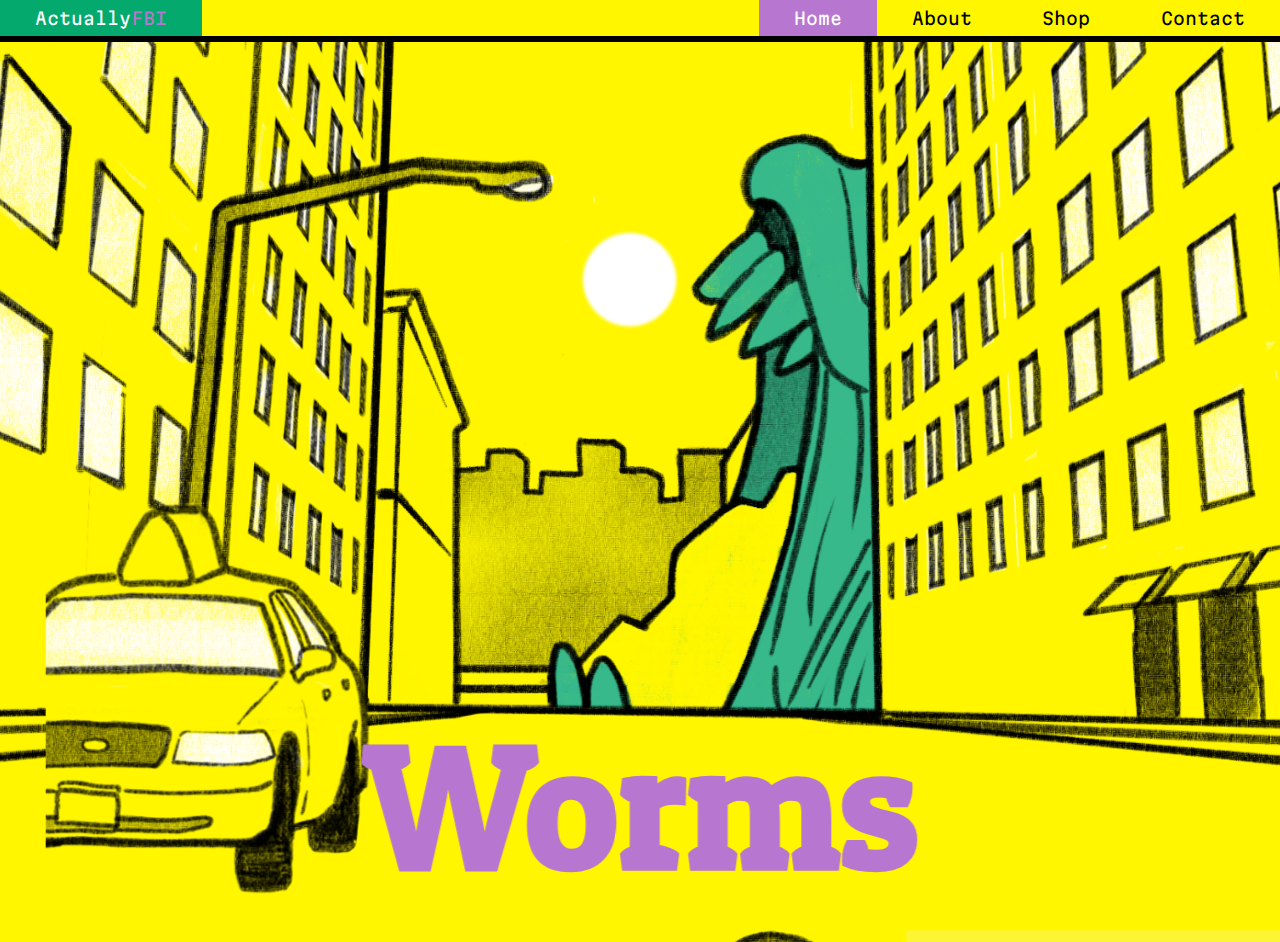
==== index.html @ b8d32f15 "work" ====
<!DOCTYPE html>
<html lang="en">
<head>
  <meta charset="UTF-8" />
  <meta http-equiv="X-UA-Compatible" content="IE=edge" />
  <meta name="viewport" content="width=device-width, initial-scale=1.0" />
  <title>Worms</title>
  <link rel="stylesheet" href="styles.css" /> 
  <link href="https://fonts.googleapis.com/css?family=Barrio:regular" rel="stylesheet" />
  <link href="https://fonts.googleapis.com/css?family=Space+Grotesk:300,regular,500,600,700" rel="stylesheet" />
  <link href="https://fonts.googleapis.com/css?family=Patua+One:regular" rel="stylesheet" />
</head>
<body>
  <div class="topnav">
    <a href="https://www.instagram.com/jellosaurus/?hl=en" target="_blank" class="logo">Actually<span class="fbi">FBI</span></a>
    <a href="#contact">Contact</a>
    <a href="#shop">Shop</a>
    <a href="about.html">About</a>
    <a class="active" href="#home">Home</a>
  </div>
  <div class="wrapper">
    <header>
      <h1 class="title">Worms</h1>
      <img src="img/001.png" class="background--1">
      <img src="img/002.png" class="background--2">
      <img src="img/003.png" class="background--3">
      <img src="img/worm.png" class="worm">
      <img src="img/004.png" class="background--4">
      <img src="img/005.png" class="background--5">
      <img src="img/006.png" class="background--6">
    </br>
    </header>
    <section>
      <h2>Chapter 1</br><div class="break"></div><span class="smaller">Nowhere to run,</br>Nowhere to hide.</span></h2>
        <p>There had been minor tremors for a couple of weeks before the worms attacked, but tragically they were too minor, if anything. You could barely feel them at surface level, and only if you were basically right on top of the epicenter, so the warnings were essentially ignored. Nobody was even particularly interested in this new development, even the seismologists who discovered and were monitoring the tremors weren't that worried by them yet, it just didn't seem like that big a deal. Some people didn't even really feel the tremors up until a day or two before the worms breached, and even then they weren't very strong tremors at that point. So there was no response, no plan of action, no panic, and therefore obviously no evacuations. Giant worms effectively crept up on New York from underneath while simultaneously announcing their arrival the whole time. They ambushed New York, loudly, and literally nobody saw it coming. But who could blame them? It's not every day an army of worms a hundred times their normal size attack your city, it's probably fair enough that no one was prepared for this particular unprecedented hypothetical situation that would <em>definitely never happen.</em> 
        </br>It was a little after 5 in the morning on a rainy Sunday when the worms attacked. New York never sleeps but most new yorkers had been enjoying their weekend, and many were sleeping off a late night of drinking and bad choices. The deepest sleepers might even have slept right through the earthquakes that shook the city as the worms made their grand entrance, but the majority would have been rudely awoken, hangover or not. What faced them upon awakening was a nightmare so bad I imagine many were convinced they were still asleep and dreaming. Giant worms began to emerged through holes in the ground. They didn't move with amazing speed when they were tunnelling, but on the surface they were a different beast. They were essentially a noodle of pure muscle with a big mouth full of indestructable teeth, they presumedly came from the belly of the earth, you know - <em>where lava lives</em>, and by all accounts appeared to be completely indestructable. Each one that emerged seemed to be bigger than the last as what must have been hundreds of giant worms ate their way out into the morning rainfall. 
        </br>Some of them came up directly beneath skyscrapers, tunneling their way through the core. Concrete or reinforced steel, it didn't matter, these 'permanent' structures offered little resistance as the monsters methodically devoured whatever was in their way. It wasn't long at all before buildings began to fall around New York as their structural integrity was quite literally undermined. The roads very quickly became blocked with wrecked vehicles and fallen buildings, and nevermind the rampaging beasts, the holes they left behind made getting anywhere a very difficult task. Many people fled to the very tops of buildings, hoping the one they were in wasnt targetted, and perhaps they would be rescued. Most took to the streets and tried to get away from the immediate danger they were in, only to stampede directly into another even more deadlier situation. Some escaped on boats, and some made it across a bridge to safety, but those avenues disappeared very quickly and most New Yorkers found themselves completely trapped with nowhere to go. 
        </p>
      </section>
      <section>
      <img src="img/car on side.png" class="car">
  </section>
      <section>
      <div>
        <p>It was carnage.</br></br></br></br></p>
      </div>
    </section>
    <section>
      <p></p>
    </section>
    <footer><p>2022</p></footer>
  </div>
</body>
</html>
---- styles.css ----
@import url('https://fonts.googleapis.com/css2?family=Rubik+Spray+Paint&display=swap');
@import url('https://fonts.googleapis.com/css2?family=Martian+Mono:wght@100;400;800&family=Rubik+80s+Fade&family=Rubik+Vinyl&display=swap');

body {
  margin: 0;
  background-color:rgb(255, 246, 0);
  overflow: hidden;
}

.topnav {
  overflow: hidden;
  border-bottom: 0.4rem black solid;
}

.topnav h3 {
    margin: 0;
    padding: 0;
    color: rgb(255, 246, 0);
}

.topnav .logo {
  float: left;
  color: black;
}

.fbi {
  color:rgb(183, 119, 208);
}

.topnav a {
  font-family: 'Martian Mono', monospace;
  float: right;
  color: black;
  text-align: center;
  padding: 0.5rem 2.2rem;
  text-decoration: none;
  font-size: 17px;
}

.topnav a:hover {
  background-color:#04AA6D;
  color: white;
}

.topnav a.active {
  background-color: rgb(183, 119, 208);
  color: white;
}

.wrapper {
  height: 100vh;
  overflow-y: auto;
  overflow-x: hidden;
  perspective: 10px;
}

header {
  position: relative;
  display: flex;
  justify-content: center;
  align-items: center;
  height: 100%;
  transform-style: preserve-3d;
  z-index: -1;
}

.title {
  padding-top: 460px;
  transform: translateZ(-1px) scale(1.5);
  text-align: center;
  font-size: 8em;
  color: rgb(183, 119, 208);
  font-family: "Patua One";
}

.background--1 {
  padding-top: 200px;
  transform: translateZ(-15px) scale(2);
}

.background--2 {
  transform: translateZ(-10px) scale(2);
}

.background--3 {
  transform: translateZ(-5px) scale(1.5);
}

.worm {
  transform: translateZ(-4.9px) scale(1.5);
}

.background--4 {
  transform: translateZ(-4.7px) scale(1.5);
}

.background--5 {
  transform: translateZ(-4px) scale(1.3);
}

.background--6 {
  transform: translateZ(-4px) scale(1.5);
  padding-top: 1000px;
}

.background--1, .background--2, .background--3, .background--4, .background--5, .background--6, .worm {
  position: absolute;
  height: 100%;
  width: 100%;
  object-fit: cover;
  z-index: -1;
}

.bg1 {
  transform: translateZ(-17px) scale(3.1);
  padding-right: 40px;
  padding-top: 200px;
}

.bg2 {
  transform: translateZ(-6px) scale(0.5);
  padding-bottom: 200px;
  padding-left: 500px;
}

.bg3 {
  transform: translateZ(-6px) scale(.5);
  padding-top: 900px;
}

.bg4 {
  transform: translateZ(-5px) scale(.5);
  padding-bottom: 900px;
}

.bg5 {
  transform: translateZ(-6px) scale(.5);
  padding-bottom: 2200px;
}

.bg6 {
  transform: translateZ(-3px) scale(.8);
  padding-bottom: 300px;
}

.bg7 {
  transform: translateZ(-2.5px) scale(1.5);
  padding-left: 620px;
}

.bg8 {
  transform: translateZ(-2px) scale(1.3);
  padding-top: 1000px;
  padding-right: 70px;
}

.bg1, .bg2, .bg3, .bg4, .bg5, .bg6, .bg7, .bg8 {
  position: absolute;
  height: 100%;
  width: 100%;
  object-fit: contain;
  z-index: -1;
}

section {
  padding-top: 5rem;
  padding-left: 2rem;
  padding-right: 2rem;
  padding-bottom: 0;
  color: rgb(0, 0, 0);
  margin: 0;
}

p, h2 {
  font-family: "Patua One";
  padding-top: 15rem;
}

p {
  font-size: 2rem;
}

h2 {
  font-size: 7rem;
  color: rgb(183, 119, 208);
}

.break {
  padding-top: 150px;
}

.smaller {
  font-size: 4rem;
  color:#04AA6D;
}

.car {
  height: auto;
  max-width: 100%;
  float: right;
  margin: 10px;
  padding: 10px;
}

.some--text {
  padding-top: 400px;
  text-align: center;
  padding-bottom: 0;
}

footer {
  border-top: 0.3rem solid black;
  background-color: #04AA6D;
  color:rgb(255, 246, 0);
  text-align: center;
  padding: 2rem;
}
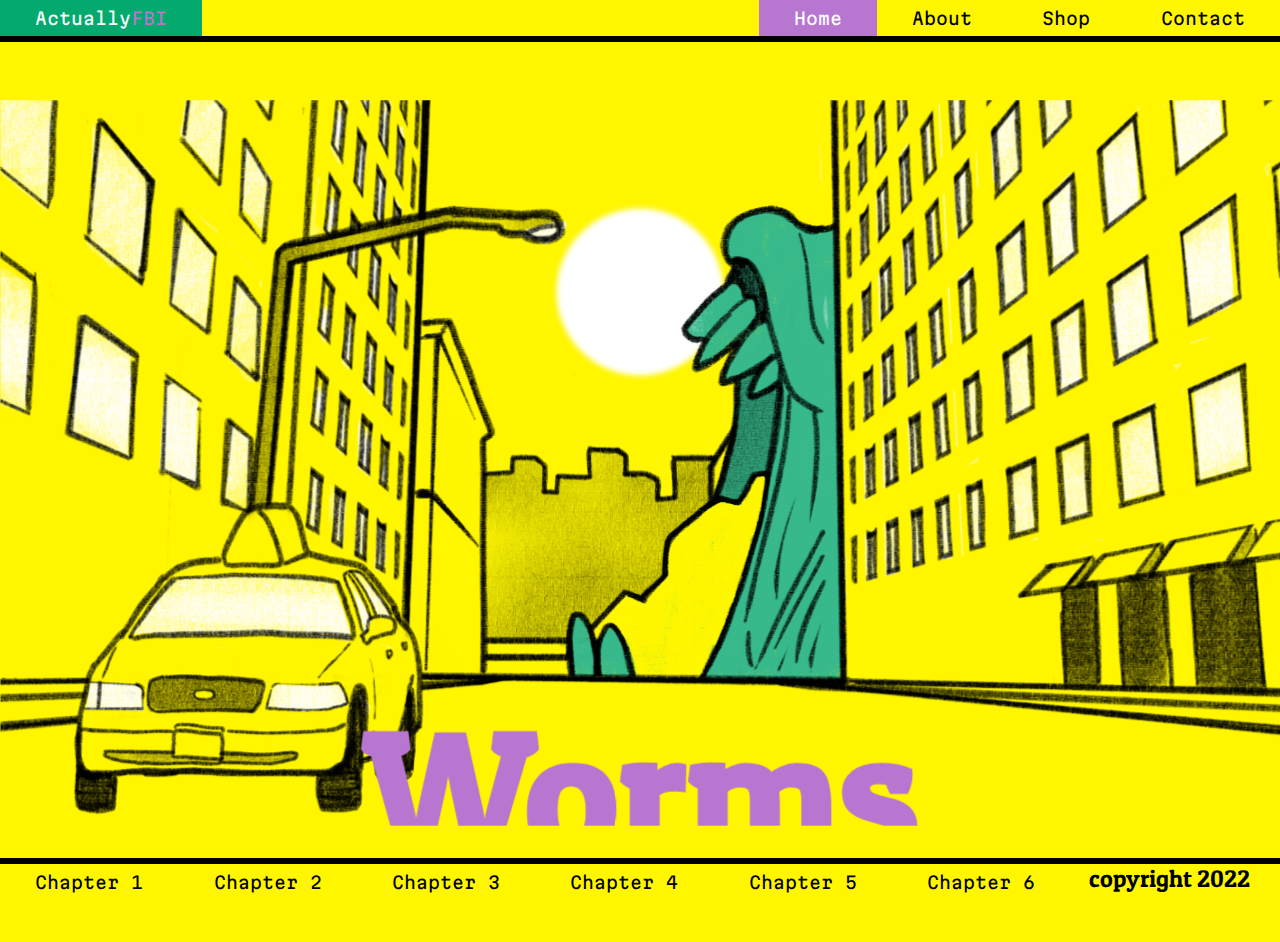
==== commit 1ba90347: "3.8" ====
--- a/index.html
+++ b/index.html
@@ -13,10 +13,19 @@
 <body>
   <div class="topnav">
     <a href="https://www.instagram.com/jellosaurus/?hl=en" target="_blank" class="logo">Actually<span class="fbi">FBI</span></a>
-    <a href="#contact">Contact</a>
-    <a href="#shop">Shop</a>
+    <a href="contact.html">Contact</a>
+    <a href="shop.html">Shop</a>
     <a href="about.html">About</a>
-    <a class="active" href="#home">Home</a>
+    <a class="active" href="index.html">Home</a>
+  </div>
+  <div class="bottomnav">
+    <a href="">Chapter 1</a>
+    <a href="">Chapter 2</a>
+    <a href="">Chapter 3</a>
+    <a href="">Chapter 4</a>
+    <a href="">Chapter 5</a>
+    <a href="">Chapter 6</a>
+    <p>copyright 2022</p>
   </div>
   <div class="wrapper">
     <header>
@@ -32,9 +41,9 @@
     </header>
     <section>
       <h2>Chapter 1</br><div class="break"></div><span class="smaller">Nowhere to run,</br>Nowhere to hide.</span></h2>
-        <p>There had been minor tremors for a couple of weeks before the worms attacked, but tragically they were too minor, if anything. You could barely feel them at surface level, and only if you were basically right on top of the epicenter, so the warnings were essentially ignored. Nobody was even particularly interested in this new development, even the seismologists who discovered and were monitoring the tremors weren't that worried by them yet, it just didn't seem like that big a deal. Some people didn't even really feel the tremors up until a day or two before the worms breached, and even then they weren't very strong tremors at that point. So there was no response, no plan of action, no panic, and therefore obviously no evacuations. Giant worms effectively crept up on New York from underneath while simultaneously announcing their arrival the whole time. They ambushed New York, loudly, and literally nobody saw it coming. But who could blame them? It's not every day an army of worms a hundred times their normal size attack your city, it's probably fair enough that no one was prepared for this particular unprecedented hypothetical situation that would <em>definitely never happen.</em> 
-        </br>It was a little after 5 in the morning on a rainy Sunday when the worms attacked. New York never sleeps but most new yorkers had been enjoying their weekend, and many were sleeping off a late night of drinking and bad choices. The deepest sleepers might even have slept right through the earthquakes that shook the city as the worms made their grand entrance, but the majority would have been rudely awoken, hangover or not. What faced them upon awakening was a nightmare so bad I imagine many were convinced they were still asleep and dreaming. Giant worms began to emerged through holes in the ground. They didn't move with amazing speed when they were tunnelling, but on the surface they were a different beast. They were essentially a noodle of pure muscle with a big mouth full of indestructable teeth, they presumedly came from the belly of the earth, you know - <em>where lava lives</em>, and by all accounts appeared to be completely indestructable. Each one that emerged seemed to be bigger than the last as what must have been hundreds of giant worms ate their way out into the morning rainfall. 
-        </br>Some of them came up directly beneath skyscrapers, tunneling their way through the core. Concrete or reinforced steel, it didn't matter, these 'permanent' structures offered little resistance as the monsters methodically devoured whatever was in their way. It wasn't long at all before buildings began to fall around New York as their structural integrity was quite literally undermined. The roads very quickly became blocked with wrecked vehicles and fallen buildings, and nevermind the rampaging beasts, the holes they left behind made getting anywhere a very difficult task. Many people fled to the very tops of buildings, hoping the one they were in wasnt targetted, and perhaps they would be rescued. Most took to the streets and tried to get away from the immediate danger they were in, only to stampede directly into another even more deadlier situation. Some escaped on boats, and some made it across a bridge to safety, but those avenues disappeared very quickly and most New Yorkers found themselves completely trapped with nowhere to go. 
+        <p>There had been a series of sporadioc minor tremors for a couple of weeks before the worms attacked, but tragically they weren't adequate warning of the carnage steadily squirming its way towards them from deep beneath their feet. You could barely feel them at surface level, and only if you were basically right on top of the epicenter, so they were essentially ignored. Nobody was even particularly interested in this new development, even the seismologists who discovered and were monitoring the tremors weren't that worried by them yet, it just didn't seem like that big a deal. Some people didn't even really feel the tremors up until a day or two before the worms breached, and even then they weren't very strong tremors at that point. So there was no response, no plan of action, no panic, and therefore obviously no evacuations. Giant worms effectively crept up on New York from underneath while simultaneously announcing their arrival the whole time, and the city was full to the brim. By all accounts the worms ambushed New York, loudly, and literally nobody saw it coming. Not even crazy conspiracy nuts on the internet, who believe just about anything it seems, had any theories about giant worms eating New York. But who could blame them? It's not every day an army of worms a hundred times their normal size attack your city, it's probably fair enough that no one was prepared for this particular unprecedented hypothetical situation that would <em>definitely never happen.</em></br> 
+        </br>It was a little after 5 in the morning on a rainy Sunday when the worms attacked. New York may historically never sleep but most new yorkers had been throroughly enjoying their weekend, and many were sleeping off a late night of drinking and/or bad choices. The deepest sleepers might even have stayed that way right through the earthquakes that shook the city as the worms made their grand entrance, but the majority would have been rudely awoken, hangover or not. What faced you upon awakening was a nightmare and you would be forgiven if you were convinced you were still asleep and dreaming as huge worms began to break out into the streets through holes in the ground. They didn't move with amazing speed when they were tunnelling, as they were injesting and throwing around large amounts of material, but on the surface they were a different beast. The worms were essentially a noodle of pure muscle, and at one end there was a big mouth full of menacing-looking teeth. They presumedly came from the belly of the earth, you know - <em>where lava lives</em>, and by all accounts appeared to be completely indestructable. And they were hungry. These were worms with motivation and purpose. They weren't popping up to cheerily say 'ello ello whats all this then' - they were kicking down your front door and eating all your things saying 'oh sorry did i also eat you, your family and all your neighbours? ..oops!' These worms meant business, each one that emerged seemed to be bigger than the last, and in some places there were so many it was hard to tell where one ended and the next started. There was just a writhing mass of twisting, thrashing destruction. Like a series of living tornados working their way through the boroughs. New York city was awake, and fully awake now as a ferocious horde of spagetti ate its way out into the grey morning rainfall.</br>
+        </br>A lot of worms came up in the streets but many of the worms came up directly beneath skyscrapers, tunneling their way through the core. Concrete or reinforced steel, it didn't matter, these 'permanent' structures offered little resistance as the monsters methodically devoured whatever was in their way. It wasn't long at all before buildings began to fall around New York as their structural integrity was quite literally undermined. The roads very quickly became blocked with wrecked vehicles and fallen buildings, nevermind the rampaging beasts or the holes they left behind, which made getting anywhere a very difficult task. Many people fled to the very tops of buildings, hoping the one they were in wasnt targetted, and perhaps they would be rescued. Most took to the streets and tried to get away from the immediate danger they were in, only to stampede directly into another even more deadlier situation. Some lucky people escaped on boats, and some made it across a bridge to safety, but those avenues disappeared very quickly and most New Yorkers found themselves completely trapped with nowhere to go, surrounded by killing machines that for some reason appeared to be a scaled up version of your common earthworm on steroids! 
         </p>
       </section>
       <section>
@@ -42,13 +51,15 @@
   </section>
       <section>
       <div>
-        <p>It was carnage.</br></br></br></br></p>
+        <p>It was carnage.</p>
       </div>
     </section>
     <section>
       <p></p>
     </section>
-    <footer><p>2022</p></footer>
+    <section>
+      <p></p>
+    </section>
   </div>
 </body>
-</html>+</html>
--- a/styles.css
+++ b/styles.css
@@ -1,5 +1,10 @@
 @import url('https://fonts.googleapis.com/css2?family=Rubik+Spray+Paint&display=swap');
 @import url('https://fonts.googleapis.com/css2?family=Martian+Mono:wght@100;400;800&family=Rubik+80s+Fade&family=Rubik+Vinyl&display=swap');
+
+* {
+  margin: 0;
+  padding: 0;
+}
 
 body {
   margin: 0;
@@ -10,6 +15,16 @@
 .topnav {
   overflow: hidden;
   border-bottom: 0.4rem black solid;
+}
+
+.bottomnav {
+  overflow: hidden;
+  border-top: 0.4rem black solid;
+  z-index: 100;
+  position: fixed;
+  bottom: 0;
+  width: 100%;
+  background-color: rgb(255, 246, 0);
 }
 
 .topnav h3 {
@@ -18,6 +33,16 @@
     color: rgb(255, 246, 0);
 }
 
+.bottomnav p {
+  margin: 0;
+  padding: 0;
+  padding-right: 30px;
+  color: rgb(255, 246, 0);
+  float: right;
+  color: black;
+  font-size: 1.5rem;
+}
+
 .topnav .logo {
   float: left;
   color: black;
@@ -37,11 +62,30 @@
   font-size: 17px;
 }
 
+.bottomnav a {
+  font-family: 'Martian Mono', monospace;
+  float: left;
+  color: black;
+  text-align: center;
+  padding: 0.5rem 2.2rem;
+  text-decoration: none;
+  font-size: 17px;
+}
+
+.bottomnav a:hover {
+  background-color:#04AA6D;
+  color: white;
+}
+
 .topnav a:hover {
   background-color:#04AA6D;
   color: white;
 }
 
+.bottomnav a.active {
+  background-color: rgb(183, 119, 208);
+  color: white;
+}
 .topnav a.active {
   background-color: rgb(183, 119, 208);
   color: white;
@@ -65,7 +109,7 @@
 }
 
 .title {
-  padding-top: 460px;
+  padding-top: 440px;
   transform: translateZ(-1px) scale(1.5);
   text-align: center;
   font-size: 8em;
@@ -74,16 +118,16 @@
 }
 
 .background--1 {
-  padding-top: 200px;
-  transform: translateZ(-15px) scale(2);
+  padding-bottom: 2000px;
+  transform: translateZ(-15px) scale(.5);
 }
 
 .background--2 {
-  transform: translateZ(-10px) scale(2);
+  transform: translateZ(-10px) scale(2.1);
 }
 
 .background--3 {
-  transform: translateZ(-5px) scale(1.5);
+  transform: translateZ(-5px) scale(1.6);
 }
 
 .worm {
@@ -91,7 +135,7 @@
 }
 
 .background--4 {
-  transform: translateZ(-4.7px) scale(1.5);
+  transform: translateZ(-4.7px) scale(1.6);
 }
 
 .background--5 {
@@ -107,30 +151,31 @@
   position: absolute;
   height: 100%;
   width: 100%;
-  object-fit: cover;
+  object-fit: contain;
   z-index: -1;
 }
 
 .bg1 {
-  transform: translateZ(-17px) scale(3.1);
-  padding-right: 40px;
-  padding-top: 200px;
+  transform: translateZ(-17px) scale(2.8);
+  padding-right: 10px;
+  padding-top: 50px;
 }
 
 .bg2 {
-  transform: translateZ(-6px) scale(0.5);
+  transform: translateZ(-12px) scale(2.45);
   padding-bottom: 200px;
   padding-left: 500px;
 }
 
 .bg3 {
   transform: translateZ(-6px) scale(.5);
-  padding-top: 900px;
+  padding-top: 1100px;
 }
 
 .bg4 {
-  transform: translateZ(-5px) scale(.5);
-  padding-bottom: 900px;
+  transform: translateZ(-5px) scale(.6);
+  padding-bottom: 450px;
+  padding-right: 300px;
 }
 
 .bg5 {
@@ -139,19 +184,20 @@
 }
 
 .bg6 {
-  transform: translateZ(-3px) scale(.8);
-  padding-bottom: 300px;
+  transform: translateZ(-4px) scale(2);
+  padding-bottom: 200px;
+  padding-left: 100px;
 }
 
 .bg7 {
-  transform: translateZ(-2.5px) scale(1.5);
-  padding-left: 620px;
+  transform: translateZ(-2.5px) scale(1.9);
+  padding-left: 300px;
+  padding-top: 400px;
 }
 
 .bg8 {
-  transform: translateZ(-2px) scale(1.3);
-  padding-top: 1000px;
-  padding-right: 70px;
+  transform: translateZ(-2px) scale(1.5);
+  padding-top: 1160px;
 }
 
 .bg1, .bg2, .bg3, .bg4, .bg5, .bg6, .bg7, .bg8 {
@@ -185,6 +231,12 @@
   color: rgb(183, 119, 208);
 }
 
+h3 {
+  text-align: center;
+  font-size: 3rem;
+  color: rgb(183, 119, 208);
+}
+
 .break {
   padding-top: 150px;
 }
@@ -208,10 +260,23 @@
   padding-bottom: 0;
 }
 
-footer {
-  border-top: 0.3rem solid black;
-  background-color: #04AA6D;
-  color:rgb(255, 246, 0);
-  text-align: center;
-  padding: 2rem;
-}+.container {
+  justify-content: center;
+  text-align: center;
+  width: 100%;
+  height: auto;
+}
+
+.email--button {
+  width: 13%;
+  height: auto;
+  display: block;
+  margin: 50px auto;
+  padding: 0;
+}
+
+.email--text {
+  text-align: center;
+  margin: auto;
+  padding-top: 50px;
+}
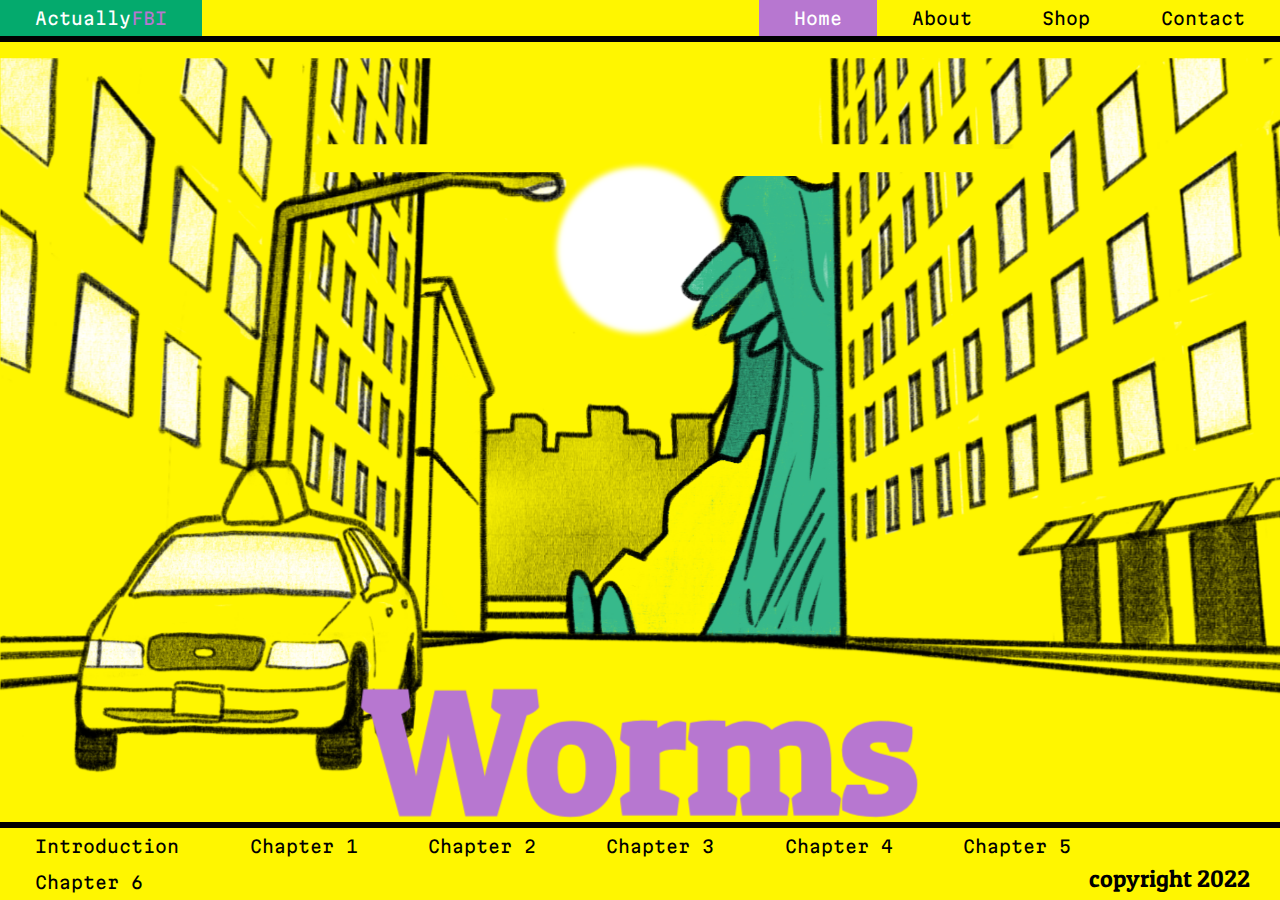
==== commit bce487b9: "3.9" ====
--- a/index.html
+++ b/index.html
@@ -19,12 +19,13 @@
     <a class="active" href="index.html">Home</a>
   </div>
   <div class="bottomnav">
-    <a href="">Chapter 1</a>
-    <a href="">Chapter 2</a>
-    <a href="">Chapter 3</a>
-    <a href="">Chapter 4</a>
-    <a href="">Chapter 5</a>
-    <a href="">Chapter 6</a>
+    <a href="#introduction">Introduction</a>
+    <a href="#chapter1">Chapter 1</a>
+    <a href="#chapter2">Chapter 2</a>
+    <a href="#chapter3">Chapter 3</a>
+    <a href="#chapter4">Chapter 4</a>
+    <a href="#chapter5">Chapter 5</a>
+    <a href="#chapter6">Chapter 6</a>
     <p>copyright 2022</p>
   </div>
   <div class="wrapper">
@@ -40,26 +41,27 @@
     </br>
     </header>
     <section>
-      <h2>Chapter 1</br><div class="break"></div><span class="smaller">Nowhere to run,</br>Nowhere to hide.</span></h2>
+      <h2 id="introduction">Introduction</br><div class="break"></div><span class="smaller">Nowhere to run,</br>Nowhere to hide.</span></h2>
         <p>There had been a series of sporadioc minor tremors for a couple of weeks before the worms attacked, but tragically they weren't adequate warning of the carnage steadily squirming its way towards them from deep beneath their feet. You could barely feel them at surface level, and only if you were basically right on top of the epicenter, so they were essentially ignored. Nobody was even particularly interested in this new development, even the seismologists who discovered and were monitoring the tremors weren't that worried by them yet, it just didn't seem like that big a deal. Some people didn't even really feel the tremors up until a day or two before the worms breached, and even then they weren't very strong tremors at that point. So there was no response, no plan of action, no panic, and therefore obviously no evacuations. Giant worms effectively crept up on New York from underneath while simultaneously announcing their arrival the whole time, and the city was full to the brim. By all accounts the worms ambushed New York, loudly, and literally nobody saw it coming. Not even crazy conspiracy nuts on the internet, who believe just about anything it seems, had any theories about giant worms eating New York. But who could blame them? It's not every day an army of worms a hundred times their normal size attack your city, it's probably fair enough that no one was prepared for this particular unprecedented hypothetical situation that would <em>definitely never happen.</em></br> 
-        </br>It was a little after 5 in the morning on a rainy Sunday when the worms attacked. New York may historically never sleep but most new yorkers had been throroughly enjoying their weekend, and many were sleeping off a late night of drinking and/or bad choices. The deepest sleepers might even have stayed that way right through the earthquakes that shook the city as the worms made their grand entrance, but the majority would have been rudely awoken, hangover or not. What faced you upon awakening was a nightmare and you would be forgiven if you were convinced you were still asleep and dreaming as huge worms began to break out into the streets through holes in the ground. They didn't move with amazing speed when they were tunnelling, as they were injesting and throwing around large amounts of material, but on the surface they were a different beast. The worms were essentially a noodle of pure muscle, and at one end there was a big mouth full of menacing-looking teeth. They presumedly came from the belly of the earth, you know - <em>where lava lives</em>, and by all accounts appeared to be completely indestructable. And they were hungry. These were worms with motivation and purpose. They weren't popping up to cheerily say 'ello ello whats all this then' - they were kicking down your front door and eating all your things saying 'oh sorry did i also eat you, your family and all your neighbours? ..oops!' These worms meant business, each one that emerged seemed to be bigger than the last, and in some places there were so many it was hard to tell where one ended and the next started. There was just a writhing mass of twisting, thrashing destruction. Like a series of living tornados working their way through the boroughs. New York city was awake, and fully awake now as a ferocious horde of spagetti ate its way out into the grey morning rainfall.</br>
-        </br>A lot of worms came up in the streets but many of the worms came up directly beneath skyscrapers, tunneling their way through the core. Concrete or reinforced steel, it didn't matter, these 'permanent' structures offered little resistance as the monsters methodically devoured whatever was in their way. It wasn't long at all before buildings began to fall around New York as their structural integrity was quite literally undermined. The roads very quickly became blocked with wrecked vehicles and fallen buildings, nevermind the rampaging beasts or the holes they left behind, which made getting anywhere a very difficult task. Many people fled to the very tops of buildings, hoping the one they were in wasnt targetted, and perhaps they would be rescued. Most took to the streets and tried to get away from the immediate danger they were in, only to stampede directly into another even more deadlier situation. Some lucky people escaped on boats, and some made it across a bridge to safety, but those avenues disappeared very quickly and most New Yorkers found themselves completely trapped with nowhere to go, surrounded by killing machines that for some reason appeared to be a scaled up version of your common earthworm on steroids! 
+        </br>It was a little after 5 in the morning on a rainy Sunday when the worms attacked like the shittest alarm clock you didn't even set. New York may historically never sleep but most new yorkers had been throroughly enjoying their weekend, and many were sleeping off a late night of drinking and/or bad choices. The deepest sleepers might even have stayed that way right through the earthquakes that shook the city as the worms made their grand entrance, but the majority would have been rudely awoken, hangover or not. What faced you upon awakening was a nightmare and you would be forgiven if you were convinced you were still asleep and dreaming as huge worms began to break out into the streets through holes in the ground. They didn't move with amazing speed when they were tunnelling, as they were injesting and throwing around large amounts of material, but on the surface they were a different beast. The worms were essentially a noodle of pure muscle, and at one end there was a big mouth full of menacing-looking teeth. They presumedly came from the belly of the earth, you know - <em>where lava lives</em>, and by all accounts appeared to be completely indestructable. And they were hungry. These were worms with motivation and purpose. They weren't popping up to cheerily say 'ello ello whats all this then' - they were kicking down your front door and eating all your things saying 'oh sorry did i also eat you, your family and all your neighbours? ..oops!' These worms meant business, each one that emerged seemed to be bigger than the last, and in some places there were so many it was hard to tell where one ended and the next started. There was just a writhing mass of twisting, thrashing destruction. Like a series of living tornados working their way through the boroughs. New York city was awake, and fully awake now as a ferocious horde of spagetti ate its way out into the grey morning rainfall.</br>
+        <img src="img/car on side.png" class="car">
+        </br>A lot of worms came up in the streets but many of the worms came up directly beneath skyscrapers, tunneling their way through the cores of the buildings. Concrete or reinforced steel, it didn't matter, these 'permanent' structures offered little resistance as the monsters methodically devoured whatever was in their way.  It couldn't have been 30 minutes before buildings began to fall around New York as their structural integrity was quite literally undermined. People were still coming to terms with what was going on when the apartment buildings they were hiding in began shifting and crumbling beneath their feet. The roads very quickly became blocked with wrecked vehicles and fallen buildings, nevermind the rampaging beasts or the holes they left behind, which made getting anywhere a very difficult task. Some people fled to the very tops of buildings, hoping the one they were in wasnt targetted, but most took to the streets and tried to get away from the immediate danger they were in. Streets already busy with wreckages and rubble were now chocker-block with people. The over-croweded streets were a maze of dead-ends and chokepoints, full now of terrified people at their most primal, untold victims died in crowd crushes and stampedes. If you managed to escape your buidling you would find yourself going from one near-death experience directly into another even more closerer to death experience, and then if you were lucky enough another and another. Some lucky few escaped on boats, but more drowned, and some made it across a bridge to safety. If you were in the Bronx there was a chance you could escape north before things got too bad, but Staten islanders and everyone on Long island found very quickly that they were completely trapped with ferocious killing machines closing in around them, and for some silly reason the very deadly thing that ruined their morning and was threatening their lives appeared to be wiggly wiggly worms.
+      </br>
         </p>
+        <h2 id="chapter1">Chapter 1</br><div class="break"></div><span class="smaller">Placeholder</br></span></h2>
+        <p>Lorem ipsum dolor sit amet consectetur adipisicing elit. Modi, quae neque rerum minus, cupiditate voluptates corporis dolore esse nisi vitae, nulla quidem asperiores delectus perspiciatis id qui optio magni libero saepe numquam mollitia debitis. Accusantium quo rerum quas blanditiis quasi totam velit suscipit, accusamus voluptate, facere obcaecati earum ipsa libero dicta sint odit unde eligendi dolor quis deleniti similique voluptas, illo ab reprehenderit. Delectus ea placeat doloremque! Rem dolor animi optio aperiam ipsa est doloribus eius tempora suscipit molestias. Expedita dolores, blanditiis modi aperiam amet quam ab tenetur libero dignissimos ut deserunt magni inventore explicabo itaque aut esse in omnis est aspernatur temporibus! Minus alias dicta illum a, facere fuga cum impedit dolorem! Ducimus nulla, pariatur fuga at porro dolor eius officiis aliquid cumque perspiciatis inventore recusandae placeat corporis, architecto id sit ipsum doloribus amet! Nemo, vitae. Nihil itaque expedita nobis ea! Similique eum nam ex non molestiae consequatur, eaque soluta, numquam provident veniam iste vel ducimus aperiam, suscipit adipisci a odio officia quasi laudantium. Ipsa, dolores sapiente fugit saepe vel maxime natus repellendus voluptatibus laudantium enim provident nam velit dolorem magni est! Adipisci totam accusamus quod quasi officiis eaque eum temporibus at illo perferendis dicta laborum, iure, rem quae neque voluptas nulla voluptatem impedit unde cupiditate fugit alias doloribus odit aperiam. Dolor natus optio dolorum ab sint harum pariatur consequatur iste necessitatibus eaque assumenda dolore inventore, nemo omnis aspernatur, temporibus, similique iusto nihil molestiae. Dolore, doloribus quibusdam tenetur alias laboriosam iste nisi delectus et nam sunt magnam eaque. Cum nesciunt non dicta officiis repellat, fuga dolorem et architecto deserunt aut commodi numquam amet excepturi? Asperiores vero quo distinctio nulla veritatis eos esse, vitae veniam, laboriosam voluptatem nostrum, tempora fuga officia. Eligendi quod consequatur rem id asperiores, deleniti cum vero neque quos minima beatae exercitationem! Iste quo odit quia maiores, atque eius a eum beatae iure. Ipsum repudiandae voluptatum est repellendus consequatur molestiae, sint aliquid possimus nobis sapiente, culpa non harum asperiores consectetur ab veritatis atque qui quibusdam voluptates numquam eius rem veniam dolor. Velit dignissimos vero earum ut inventore qui iure, nisi maxime nobis odio fugiat magni nesciunt numquam sint animi modi molestiae! Deleniti veritatis, dolores eaque ab dolor, voluptates vitae molestias quidem eligendi, temporibus ea possimus esse ipsam. Quo laborum ratione esse animi? Placeat quaerat officiis, dolore hic assumenda culpa cumque similique molestias sequi officia pariatur accusantium perferendis debitis veniam eos fugiat ad laboriosam quo, necessitatibus atque laborum ipsam maiores! Neque debitis quae dolore repellendus quibusdam, quo obcaecati voluptate nam eum vero omnis illo qui quisquam iure, praesentium quos! Vel error doloremque quo quis iste officiis laborum sunt cum itaque fugiat nostrum nihil, a hic assumenda iusto. Nesciunt perferendis unde harum eos molestias ab doloremque reprehenderit aliquid consequuntur dolor consectetur nostrum ea minus odio expedita, illum pariatur aperiam neque molestiae ipsa, maxime minima laboriosam. Illum recusandae fugiat a aliquam, natus quas totam doloribus quasi exercitationem tempora dolor corporis incidunt non praesentium? Nisi aspernatur earum quia nobis iste ad similique? Nam tempore quia voluptates maiores. Natus consectetur accusantium dolorum?</p>
+        <h2 id="chapter2">Chapter 2</br><div class="break"></div><span class="smaller">Placeholder</br></span></h2>
+        <p>Lorem ipsum dolor sit amet consectetur adipisicing elit. Modi, quae neque rerum minus, cupiditate voluptates corporis dolore esse nisi vitae, nulla quidem asperiores delectus perspiciatis id qui optio magni libero saepe numquam mollitia debitis. Accusantium quo rerum quas blanditiis quasi totam velit suscipit, accusamus voluptate, facere obcaecati earum ipsa libero dicta sint odit unde eligendi dolor quis deleniti similique voluptas, illo ab reprehenderit. Delectus ea placeat doloremque! Rem dolor animi optio aperiam ipsa est doloribus eius tempora suscipit molestias. Expedita dolores, blanditiis modi aperiam amet quam ab tenetur libero dignissimos ut deserunt magni inventore explicabo itaque aut esse in omnis est aspernatur temporibus! Minus alias dicta illum a, facere fuga cum impedit dolorem! Ducimus nulla, pariatur fuga at porro dolor eius officiis aliquid cumque perspiciatis inventore recusandae placeat corporis, architecto id sit ipsum doloribus amet! Nemo, vitae. Nihil itaque expedita nobis ea! Similique eum nam ex non molestiae consequatur, eaque soluta, numquam provident veniam iste vel ducimus aperiam, suscipit adipisci a odio officia quasi laudantium. Ipsa, dolores sapiente fugit saepe vel maxime natus repellendus voluptatibus laudantium enim provident nam velit dolorem magni est! Adipisci totam accusamus quod quasi officiis eaque eum temporibus at illo perferendis dicta laborum, iure, rem quae neque voluptas nulla voluptatem impedit unde cupiditate fugit alias doloribus odit aperiam. Dolor natus optio dolorum ab sint harum pariatur consequatur iste necessitatibus eaque assumenda dolore inventore, nemo omnis aspernatur, temporibus, similique iusto nihil molestiae. Dolore, doloribus quibusdam tenetur alias laboriosam iste nisi delectus et nam sunt magnam eaque. Cum nesciunt non dicta officiis repellat, fuga dolorem et architecto deserunt aut commodi numquam amet excepturi? Asperiores vero quo distinctio nulla veritatis eos esse, vitae veniam, laboriosam voluptatem nostrum, tempora fuga officia. Eligendi quod consequatur rem id asperiores, deleniti cum vero neque quos minima beatae exercitationem! Iste quo odit quia maiores, atque eius a eum beatae iure. Ipsum repudiandae voluptatum est repellendus consequatur molestiae, sint aliquid possimus nobis sapiente, culpa non harum asperiores consectetur ab veritatis atque qui quibusdam voluptates numquam eius rem veniam dolor. Velit dignissimos vero earum ut inventore qui iure, nisi maxime nobis odio fugiat magni nesciunt numquam sint animi modi molestiae! Deleniti veritatis, dolores eaque ab dolor, voluptates vitae molestias quidem eligendi, temporibus ea possimus esse ipsam. Quo laborum ratione esse animi? Placeat quaerat officiis, dolore hic assumenda culpa cumque similique molestias sequi officia pariatur accusantium perferendis debitis veniam eos fugiat ad laboriosam quo, necessitatibus atque laborum ipsam maiores! Neque debitis quae dolore repellendus quibusdam, quo obcaecati voluptate nam eum vero omnis illo qui quisquam iure, praesentium quos! Vel error doloremque quo quis iste officiis laborum sunt cum itaque fugiat nostrum nihil, a hic assumenda iusto. Nesciunt perferendis unde harum eos molestias ab doloremque reprehenderit aliquid consequuntur dolor consectetur nostrum ea minus odio expedita, illum pariatur aperiam neque molestiae ipsa, maxime minima laboriosam. Illum recusandae fugiat a aliquam, natus quas totam doloribus quasi exercitationem tempora dolor corporis incidunt non praesentium? Nisi aspernatur earum quia nobis iste ad similique? Nam tempore quia voluptates maiores. Natus consectetur accusantium dolorum?</p>
+        <h2 id="chapter3">Chapter 3</br><div class="break"></div><span class="smaller">Placeholder</br></span></h2>
+        <p>Lorem ipsum dolor sit amet consectetur adipisicing elit. Modi, quae neque rerum minus, cupiditate voluptates corporis dolore esse nisi vitae, nulla quidem asperiores delectus perspiciatis id qui optio magni libero saepe numquam mollitia debitis. Accusantium quo rerum quas blanditiis quasi totam velit suscipit, accusamus voluptate, facere obcaecati earum ipsa libero dicta sint odit unde eligendi dolor quis deleniti similique voluptas, illo ab reprehenderit. Delectus ea placeat doloremque! Rem dolor animi optio aperiam ipsa est doloribus eius tempora suscipit molestias. Expedita dolores, blanditiis modi aperiam amet quam ab tenetur libero dignissimos ut deserunt magni inventore explicabo itaque aut esse in omnis est aspernatur temporibus! Minus alias dicta illum a, facere fuga cum impedit dolorem! Ducimus nulla, pariatur fuga at porro dolor eius officiis aliquid cumque perspiciatis inventore recusandae placeat corporis, architecto id sit ipsum doloribus amet! Nemo, vitae. Nihil itaque expedita nobis ea! Similique eum nam ex non molestiae consequatur, eaque soluta, numquam provident veniam iste vel ducimus aperiam, suscipit adipisci a odio officia quasi laudantium. Ipsa, dolores sapiente fugit saepe vel maxime natus repellendus voluptatibus laudantium enim provident nam velit dolorem magni est! Adipisci totam accusamus quod quasi officiis eaque eum temporibus at illo perferendis dicta laborum, iure, rem quae neque voluptas nulla voluptatem impedit unde cupiditate fugit alias doloribus odit aperiam. Dolor natus optio dolorum ab sint harum pariatur consequatur iste necessitatibus eaque assumenda dolore inventore, nemo omnis aspernatur, temporibus, similique iusto nihil molestiae. Dolore, doloribus quibusdam tenetur alias laboriosam iste nisi delectus et nam sunt magnam eaque. Cum nesciunt non dicta officiis repellat, fuga dolorem et architecto deserunt aut commodi numquam amet excepturi? Asperiores vero quo distinctio nulla veritatis eos esse, vitae veniam, laboriosam voluptatem nostrum, tempora fuga officia. Eligendi quod consequatur rem id asperiores, deleniti cum vero neque quos minima beatae exercitationem! Iste quo odit quia maiores, atque eius a eum beatae iure. Ipsum repudiandae voluptatum est repellendus consequatur molestiae, sint aliquid possimus nobis sapiente, culpa non harum asperiores consectetur ab veritatis atque qui quibusdam voluptates numquam eius rem veniam dolor. Velit dignissimos vero earum ut inventore qui iure, nisi maxime nobis odio fugiat magni nesciunt numquam sint animi modi molestiae! Deleniti veritatis, dolores eaque ab dolor, voluptates vitae molestias quidem eligendi, temporibus ea possimus esse ipsam. Quo laborum ratione esse animi? Placeat quaerat officiis, dolore hic assumenda culpa cumque similique molestias sequi officia pariatur accusantium perferendis debitis veniam eos fugiat ad laboriosam quo, necessitatibus atque laborum ipsam maiores! Neque debitis quae dolore repellendus quibusdam, quo obcaecati voluptate nam eum vero omnis illo qui quisquam iure, praesentium quos! Vel error doloremque quo quis iste officiis laborum sunt cum itaque fugiat nostrum nihil, a hic assumenda iusto. Nesciunt perferendis unde harum eos molestias ab doloremque reprehenderit aliquid consequuntur dolor consectetur nostrum ea minus odio expedita, illum pariatur aperiam neque molestiae ipsa, maxime minima laboriosam. Illum recusandae fugiat a aliquam, natus quas totam doloribus quasi exercitationem tempora dolor corporis incidunt non praesentium? Nisi aspernatur earum quia nobis iste ad similique? Nam tempore quia voluptates maiores. Natus consectetur accusantium dolorum?</p>
+        <h2 id="chapter4">Chapter 4</br><div class="break"></div><span class="smaller">Placeholder</br></span></h2>
+        <p>Lorem ipsum dolor sit amet consectetur adipisicing elit. Modi, quae neque rerum minus, cupiditate voluptates corporis dolore esse nisi vitae, nulla quidem asperiores delectus perspiciatis id qui optio magni libero saepe numquam mollitia debitis. Accusantium quo rerum quas blanditiis quasi totam velit suscipit, accusamus voluptate, facere obcaecati earum ipsa libero dicta sint odit unde eligendi dolor quis deleniti similique voluptas, illo ab reprehenderit. Delectus ea placeat doloremque! Rem dolor animi optio aperiam ipsa est doloribus eius tempora suscipit molestias. Expedita dolores, blanditiis modi aperiam amet quam ab tenetur libero dignissimos ut deserunt magni inventore explicabo itaque aut esse in omnis est aspernatur temporibus! Minus alias dicta illum a, facere fuga cum impedit dolorem! Ducimus nulla, pariatur fuga at porro dolor eius officiis aliquid cumque perspiciatis inventore recusandae placeat corporis, architecto id sit ipsum doloribus amet! Nemo, vitae. Nihil itaque expedita nobis ea! Similique eum nam ex non molestiae consequatur, eaque soluta, numquam provident veniam iste vel ducimus aperiam, suscipit adipisci a odio officia quasi laudantium. Ipsa, dolores sapiente fugit saepe vel maxime natus repellendus voluptatibus laudantium enim provident nam velit dolorem magni est! Adipisci totam accusamus quod quasi officiis eaque eum temporibus at illo perferendis dicta laborum, iure, rem quae neque voluptas nulla voluptatem impedit unde cupiditate fugit alias doloribus odit aperiam. Dolor natus optio dolorum ab sint harum pariatur consequatur iste necessitatibus eaque assumenda dolore inventore, nemo omnis aspernatur, temporibus, similique iusto nihil molestiae. Dolore, doloribus quibusdam tenetur alias laboriosam iste nisi delectus et nam sunt magnam eaque. Cum nesciunt non dicta officiis repellat, fuga dolorem et architecto deserunt aut commodi numquam amet excepturi? Asperiores vero quo distinctio nulla veritatis eos esse, vitae veniam, laboriosam voluptatem nostrum, tempora fuga officia. Eligendi quod consequatur rem id asperiores, deleniti cum vero neque quos minima beatae exercitationem! Iste quo odit quia maiores, atque eius a eum beatae iure. Ipsum repudiandae voluptatum est repellendus consequatur molestiae, sint aliquid possimus nobis sapiente, culpa non harum asperiores consectetur ab veritatis atque qui quibusdam voluptates numquam eius rem veniam dolor. Velit dignissimos vero earum ut inventore qui iure, nisi maxime nobis odio fugiat magni nesciunt numquam sint animi modi molestiae! Deleniti veritatis, dolores eaque ab dolor, voluptates vitae molestias quidem eligendi, temporibus ea possimus esse ipsam. Quo laborum ratione esse animi? Placeat quaerat officiis, dolore hic assumenda culpa cumque similique molestias sequi officia pariatur accusantium perferendis debitis veniam eos fugiat ad laboriosam quo, necessitatibus atque laborum ipsam maiores! Neque debitis quae dolore repellendus quibusdam, quo obcaecati voluptate nam eum vero omnis illo qui quisquam iure, praesentium quos! Vel error doloremque quo quis iste officiis laborum sunt cum itaque fugiat nostrum nihil, a hic assumenda iusto. Nesciunt perferendis unde harum eos molestias ab doloremque reprehenderit aliquid consequuntur dolor consectetur nostrum ea minus odio expedita, illum pariatur aperiam neque molestiae ipsa, maxime minima laboriosam. Illum recusandae fugiat a aliquam, natus quas totam doloribus quasi exercitationem tempora dolor corporis incidunt non praesentium? Nisi aspernatur earum quia nobis iste ad similique? Nam tempore quia voluptates maiores. Natus consectetur accusantium dolorum?</p>
+        <h2 id="chapter5">Chapter 5</br><div class="break"></div><span class="smaller">Placeholder</br></span></h2>
+        <p>Lorem ipsum dolor sit amet consectetur adipisicing elit. Modi, quae neque rerum minus, cupiditate voluptates corporis dolore esse nisi vitae, nulla quidem asperiores delectus perspiciatis id qui optio magni libero saepe numquam mollitia debitis. Accusantium quo rerum quas blanditiis quasi totam velit suscipit, accusamus voluptate, facere obcaecati earum ipsa libero dicta sint odit unde eligendi dolor quis deleniti similique voluptas, illo ab reprehenderit. Delectus ea placeat doloremque! Rem dolor animi optio aperiam ipsa est doloribus eius tempora suscipit molestias. Expedita dolores, blanditiis modi aperiam amet quam ab tenetur libero dignissimos ut deserunt magni inventore explicabo itaque aut esse in omnis est aspernatur temporibus! Minus alias dicta illum a, facere fuga cum impedit dolorem! Ducimus nulla, pariatur fuga at porro dolor eius officiis aliquid cumque perspiciatis inventore recusandae placeat corporis, architecto id sit ipsum doloribus amet! Nemo, vitae. Nihil itaque expedita nobis ea! Similique eum nam ex non molestiae consequatur, eaque soluta, numquam provident veniam iste vel ducimus aperiam, suscipit adipisci a odio officia quasi laudantium. Ipsa, dolores sapiente fugit saepe vel maxime natus repellendus voluptatibus laudantium enim provident nam velit dolorem magni est! Adipisci totam accusamus quod quasi officiis eaque eum temporibus at illo perferendis dicta laborum, iure, rem quae neque voluptas nulla voluptatem impedit unde cupiditate fugit alias doloribus odit aperiam. Dolor natus optio dolorum ab sint harum pariatur consequatur iste necessitatibus eaque assumenda dolore inventore, nemo omnis aspernatur, temporibus, similique iusto nihil molestiae. Dolore, doloribus quibusdam tenetur alias laboriosam iste nisi delectus et nam sunt magnam eaque. Cum nesciunt non dicta officiis repellat, fuga dolorem et architecto deserunt aut commodi numquam amet excepturi? Asperiores vero quo distinctio nulla veritatis eos esse, vitae veniam, laboriosam voluptatem nostrum, tempora fuga officia. Eligendi quod consequatur rem id asperiores, deleniti cum vero neque quos minima beatae exercitationem! Iste quo odit quia maiores, atque eius a eum beatae iure. Ipsum repudiandae voluptatum est repellendus consequatur molestiae, sint aliquid possimus nobis sapiente, culpa non harum asperiores consectetur ab veritatis atque qui quibusdam voluptates numquam eius rem veniam dolor. Velit dignissimos vero earum ut inventore qui iure, nisi maxime nobis odio fugiat magni nesciunt numquam sint animi modi molestiae! Deleniti veritatis, dolores eaque ab dolor, voluptates vitae molestias quidem eligendi, temporibus ea possimus esse ipsam. Quo laborum ratione esse animi? Placeat quaerat officiis, dolore hic assumenda culpa cumque similique molestias sequi officia pariatur accusantium perferendis debitis veniam eos fugiat ad laboriosam quo, necessitatibus atque laborum ipsam maiores! Neque debitis quae dolore repellendus quibusdam, quo obcaecati voluptate nam eum vero omnis illo qui quisquam iure, praesentium quos! Vel error doloremque quo quis iste officiis laborum sunt cum itaque fugiat nostrum nihil, a hic assumenda iusto. Nesciunt perferendis unde harum eos molestias ab doloremque reprehenderit aliquid consequuntur dolor consectetur nostrum ea minus odio expedita, illum pariatur aperiam neque molestiae ipsa, maxime minima laboriosam. Illum recusandae fugiat a aliquam, natus quas totam doloribus quasi exercitationem tempora dolor corporis incidunt non praesentium? Nisi aspernatur earum quia nobis iste ad similique? Nam tempore quia voluptates maiores. Natus consectetur accusantium dolorum?</p>
+        <h2 id="chapter6">Chapter 6</br><div class="break"></div><span class="smaller">Placeholder</br></span></h2>
+        <p>Lorem ipsum dolor sit amet consectetur adipisicing elit. Modi, quae neque rerum minus, cupiditate voluptates corporis dolore esse nisi vitae, nulla quidem asperiores delectus perspiciatis id qui optio magni libero saepe numquam mollitia debitis. Accusantium quo rerum quas blanditiis quasi totam velit suscipit, accusamus voluptate, facere obcaecati earum ipsa libero dicta sint odit unde eligendi dolor quis deleniti similique voluptas, illo ab reprehenderit. Delectus ea placeat doloremque! Rem dolor animi optio aperiam ipsa est doloribus eius tempora suscipit molestias. Expedita dolores, blanditiis modi aperiam amet quam ab tenetur libero dignissimos ut deserunt magni inventore explicabo itaque aut esse in omnis est aspernatur temporibus! Minus alias dicta illum a, facere fuga cum impedit dolorem! Ducimus nulla, pariatur fuga at porro dolor eius officiis aliquid cumque perspiciatis inventore recusandae placeat corporis, architecto id sit ipsum doloribus amet! Nemo, vitae. Nihil itaque expedita nobis ea! Similique eum nam ex non molestiae consequatur, eaque soluta, numquam provident veniam iste vel ducimus aperiam, suscipit adipisci a odio officia quasi laudantium. Ipsa, dolores sapiente fugit saepe vel maxime natus repellendus voluptatibus laudantium enim provident nam velit dolorem magni est! Adipisci totam accusamus quod quasi officiis eaque eum temporibus at illo perferendis dicta laborum, iure, rem quae neque voluptas nulla voluptatem impedit unde cupiditate fugit alias doloribus odit aperiam. Dolor natus optio dolorum ab sint harum pariatur consequatur iste necessitatibus eaque assumenda dolore inventore, nemo omnis aspernatur, temporibus, similique iusto nihil molestiae. Dolore, doloribus quibusdam tenetur alias laboriosam iste nisi delectus et nam sunt magnam eaque. Cum nesciunt non dicta officiis repellat, fuga dolorem et architecto deserunt aut commodi numquam amet excepturi? Asperiores vero quo distinctio nulla veritatis eos esse, vitae veniam, laboriosam voluptatem nostrum, tempora fuga officia. Eligendi quod consequatur rem id asperiores, deleniti cum vero neque quos minima beatae exercitationem! Iste quo odit quia maiores, atque eius a eum beatae iure. Ipsum repudiandae voluptatum est repellendus consequatur molestiae, sint aliquid possimus nobis sapiente, culpa non harum asperiores consectetur ab veritatis atque qui quibusdam voluptates numquam eius rem veniam dolor. Velit dignissimos vero earum ut inventore qui iure, nisi maxime nobis odio fugiat magni nesciunt numquam sint animi modi molestiae! Deleniti veritatis, dolores eaque ab dolor, voluptates vitae molestias quidem eligendi, temporibus ea possimus esse ipsam. Quo laborum ratione esse animi? Placeat quaerat officiis, dolore hic assumenda culpa cumque similique molestias sequi officia pariatur accusantium perferendis debitis veniam eos fugiat ad laboriosam quo, necessitatibus atque laborum ipsam maiores! Neque debitis quae dolore repellendus quibusdam, quo obcaecati voluptate nam eum vero omnis illo qui quisquam iure, praesentium quos! Vel error doloremque quo quis iste officiis laborum sunt cum itaque fugiat nostrum nihil, a hic assumenda iusto. Nesciunt perferendis unde harum eos molestias ab doloremque reprehenderit aliquid consequuntur dolor consectetur nostrum ea minus odio expedita, illum pariatur aperiam neque molestiae ipsa, maxime minima laboriosam. Illum recusandae fugiat a aliquam, natus quas totam doloribus quasi exercitationem tempora dolor corporis incidunt non praesentium? Nisi aspernatur earum quia nobis iste ad similique? Nam tempore quia voluptates maiores. Natus consectetur accusantium dolorum?</p>
       </section>
-      <section>
-      <img src="img/car on side.png" class="car">
-  </section>
-      <section>
-      <div>
-        <p>It was carnage.</p>
-      </div>
-    </section>
-    <section>
-      <p></p>
-    </section>
-    <section>
-      <p></p>
-    </section>
+    </br></br></br>
   </div>
 </body>
 </html>
--- a/styles.css
+++ b/styles.css
@@ -15,6 +15,10 @@
 .topnav {
   overflow: hidden;
   border-bottom: 0.4rem black solid;
+  z-index: 100;
+  position: fixed;
+  width: 100%;
+  background-color: rgb(255, 246, 0);
 }
 
 .bottomnav {
@@ -144,7 +148,7 @@
 
 .background--6 {
   transform: translateZ(-4px) scale(1.5);
-  padding-top: 1000px;
+  padding-top: 900px;
 }
 
 .background--1, .background--2, .background--3, .background--4, .background--5, .background--6, .worm {
@@ -162,9 +166,9 @@
 }
 
 .bg2 {
-  transform: translateZ(-12px) scale(2.45);
+  transform: translateZ(-12px) scale(3) rotate(30deg);
   padding-bottom: 200px;
-  padding-left: 500px;
+  padding-left: 200px;
 }
 
 .bg3 {
@@ -196,8 +200,8 @@
 }
 
 .bg8 {
-  transform: translateZ(-2px) scale(1.5);
-  padding-top: 1160px;
+  transform: translateZ(-2px) scale(2.44);
+  padding-top: 900px;
 }
 
 .bg1, .bg2, .bg3, .bg4, .bg5, .bg6, .bg7, .bg8 {
@@ -248,7 +252,7 @@
 
 .car {
   height: auto;
-  max-width: 100%;
+  max-width: 50%;
   float: right;
   margin: 10px;
   padding: 10px;
@@ -268,7 +272,7 @@
 }
 
 .email--button {
-  width: 13%;
+  width: 7%;
   height: auto;
   display: block;
   margin: 50px auto;
@@ -280,3 +284,4 @@
   margin: auto;
   padding-top: 50px;
 }
+
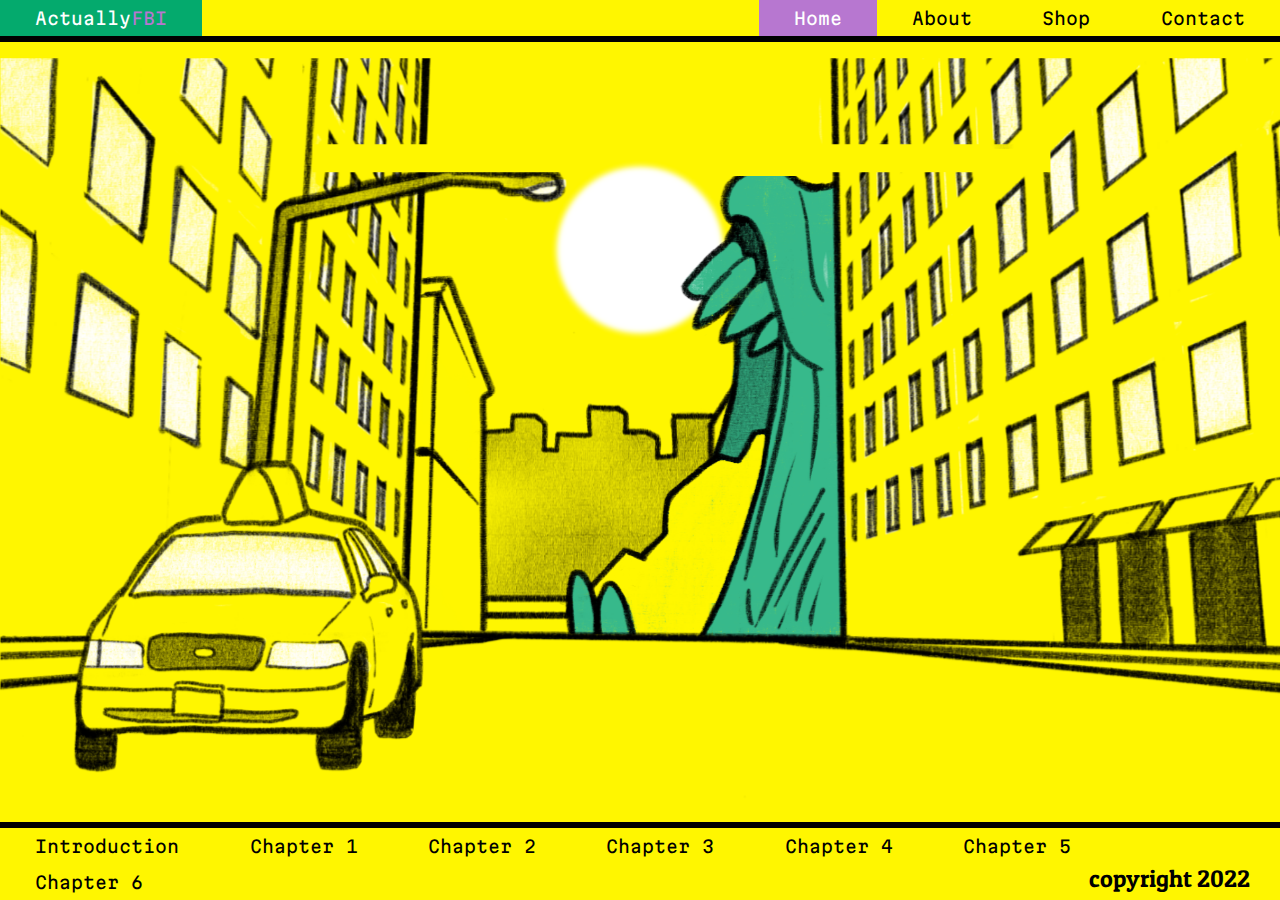
==== commit db33ad5c: "PANEL TWEAKS" ====
--- a/index.html
+++ b/index.html
@@ -39,12 +39,17 @@
       <img src="img/005.png" class="background--5">
       <img src="img/006.png" class="background--6">
     </br>
+<img src="img/front panel.png" class="second--01">
+<img src="img/worm2.png" class="second--02">
+<img src="img/wide-ny.png" class="second--03">
+<img src="img/migs.png" class="second--04">
+<img src="img/RARGH.png" class="second--05">
     </header>
     <section>
       <h2 id="introduction">Introduction</br><div class="break"></div><span class="smaller">Nowhere to run,</br>Nowhere to hide.</span></h2>
+      <img src="img/car on side.png" class="car">
         <p>There had been a series of sporadioc minor tremors for a couple of weeks before the worms attacked, but tragically they weren't adequate warning of the carnage steadily squirming its way towards them from deep beneath their feet. You could barely feel them at surface level, and only if you were basically right on top of the epicenter, so they were essentially ignored. Nobody was even particularly interested in this new development, even the seismologists who discovered and were monitoring the tremors weren't that worried by them yet, it just didn't seem like that big a deal. Some people didn't even really feel the tremors up until a day or two before the worms breached, and even then they weren't very strong tremors at that point. So there was no response, no plan of action, no panic, and therefore obviously no evacuations. Giant worms effectively crept up on New York from underneath while simultaneously announcing their arrival the whole time, and the city was full to the brim. By all accounts the worms ambushed New York, loudly, and literally nobody saw it coming. Not even crazy conspiracy nuts on the internet, who believe just about anything it seems, had any theories about giant worms eating New York. But who could blame them? It's not every day an army of worms a hundred times their normal size attack your city, it's probably fair enough that no one was prepared for this particular unprecedented hypothetical situation that would <em>definitely never happen.</em></br> 
         </br>It was a little after 5 in the morning on a rainy Sunday when the worms attacked like the shittest alarm clock you didn't even set. New York may historically never sleep but most new yorkers had been throroughly enjoying their weekend, and many were sleeping off a late night of drinking and/or bad choices. The deepest sleepers might even have stayed that way right through the earthquakes that shook the city as the worms made their grand entrance, but the majority would have been rudely awoken, hangover or not. What faced you upon awakening was a nightmare and you would be forgiven if you were convinced you were still asleep and dreaming as huge worms began to break out into the streets through holes in the ground. They didn't move with amazing speed when they were tunnelling, as they were injesting and throwing around large amounts of material, but on the surface they were a different beast. The worms were essentially a noodle of pure muscle, and at one end there was a big mouth full of menacing-looking teeth. They presumedly came from the belly of the earth, you know - <em>where lava lives</em>, and by all accounts appeared to be completely indestructable. And they were hungry. These were worms with motivation and purpose. They weren't popping up to cheerily say 'ello ello whats all this then' - they were kicking down your front door and eating all your things saying 'oh sorry did i also eat you, your family and all your neighbours? ..oops!' These worms meant business, each one that emerged seemed to be bigger than the last, and in some places there were so many it was hard to tell where one ended and the next started. There was just a writhing mass of twisting, thrashing destruction. Like a series of living tornados working their way through the boroughs. New York city was awake, and fully awake now as a ferocious horde of spagetti ate its way out into the grey morning rainfall.</br>
-        <img src="img/car on side.png" class="car">
         </br>A lot of worms came up in the streets but many of the worms came up directly beneath skyscrapers, tunneling their way through the cores of the buildings. Concrete or reinforced steel, it didn't matter, these 'permanent' structures offered little resistance as the monsters methodically devoured whatever was in their way.  It couldn't have been 30 minutes before buildings began to fall around New York as their structural integrity was quite literally undermined. People were still coming to terms with what was going on when the apartment buildings they were hiding in began shifting and crumbling beneath their feet. The roads very quickly became blocked with wrecked vehicles and fallen buildings, nevermind the rampaging beasts or the holes they left behind, which made getting anywhere a very difficult task. Some people fled to the very tops of buildings, hoping the one they were in wasnt targetted, but most took to the streets and tried to get away from the immediate danger they were in. Streets already busy with wreckages and rubble were now chocker-block with people. The over-croweded streets were a maze of dead-ends and chokepoints, full now of terrified people at their most primal, untold victims died in crowd crushes and stampedes. If you managed to escape your buidling you would find yourself going from one near-death experience directly into another even more closerer to death experience, and then if you were lucky enough another and another. Some lucky few escaped on boats, but more drowned, and some made it across a bridge to safety. If you were in the Bronx there was a chance you could escape north before things got too bad, but Staten islanders and everyone on Long island found very quickly that they were completely trapped with ferocious killing machines closing in around them, and for some silly reason the very deadly thing that ruined their morning and was threatening their lives appeared to be wiggly wiggly worms.
       </br>
         </p>
--- a/styles.css
+++ b/styles.css
@@ -90,6 +90,7 @@
   background-color: rgb(183, 119, 208);
   color: white;
 }
+
 .topnav a.active {
   background-color: rgb(183, 119, 208);
   color: white;
@@ -159,6 +160,40 @@
   z-index: -1;
 }
 
+.second--01, .second--02,.second--03,.second--04 {
+  position: absolute;
+  height: 100%;
+  width: 100%;
+  object-fit: contain;
+  z-index: -1;
+}
+
+.second--01 {
+  transform: translateZ(2px) scale(1.4);
+  padding-top: 4700px;
+  padding-left: 250px;
+}
+.second--02 {
+  transform: translateZ(1px) scale(1.6);
+  padding-top: 4200px;
+  padding-left: 250px;
+}
+.second--03 {
+  transform: translateZ(-1px) scale(2.2);
+  padding-top: 3000px;
+  padding-left: 250px;
+}
+.second--04 {
+  transform: translateZ(-2px) scale(.9);
+  padding-top: 6800px;
+  padding-left: 250px;
+}
+.second--05 {
+  transform: translateZ(-1px) scale(1);
+  padding-top: 6550px;
+  padding-left: 400px;
+}
+
 .bg1 {
   transform: translateZ(-17px) scale(2.8);
   padding-right: 10px;
@@ -285,3 +320,21 @@
   padding-top: 50px;
 }
 
+::-webkit-scrollbar {
+  width: 25px;
+}
+
+::-webkit-scrollbar-track {
+  background: rgb(255, 246, 0); 
+  border-left: 0.4rem black solid;
+}
+
+::-webkit-scrollbar-thumb {
+  background: rgb(183, 119, 208); 
+  border-left: 0.4rem black solid;
+  height: 100px;
+}
+
+::-webkit-scrollbar-thumb:hover {
+  background: #04AA6D; 
+}